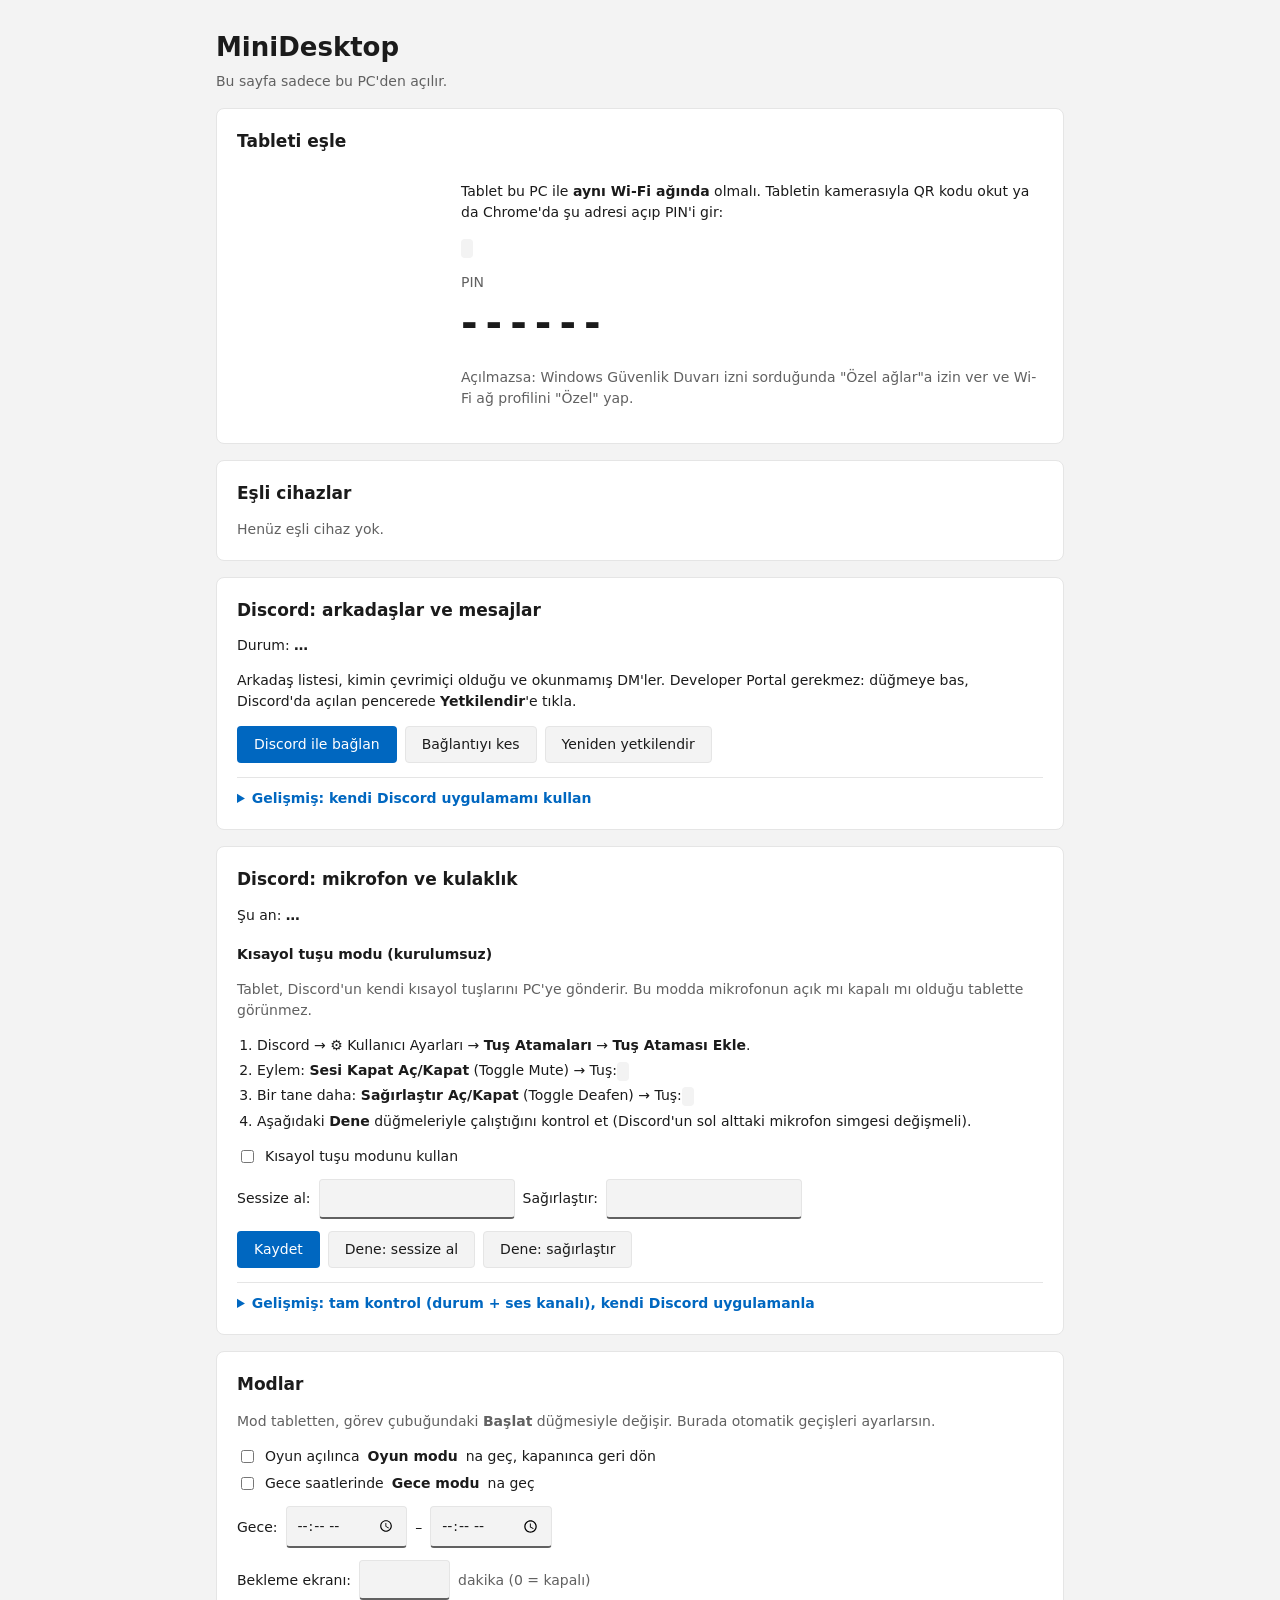
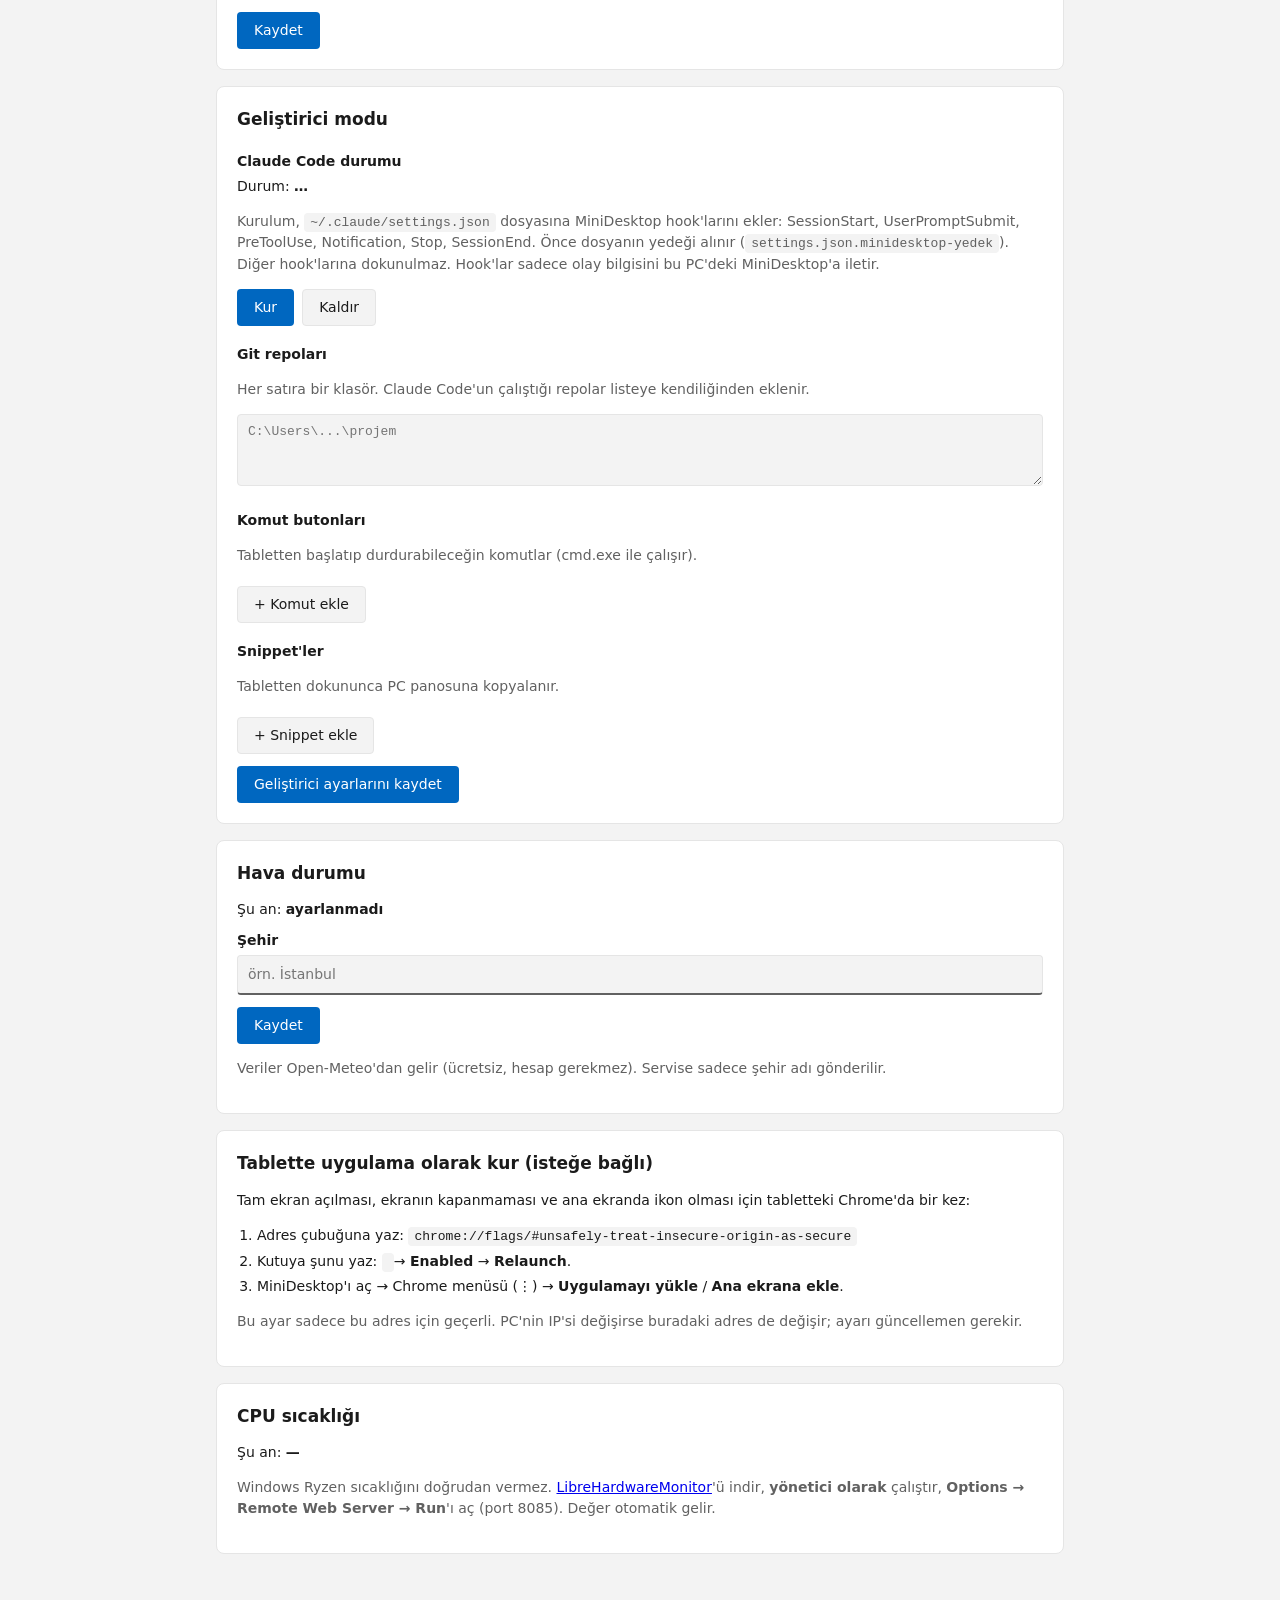
==== server/admin.html @ 09e3d7c2 "MiniDesktop 1.0.0: Android tablet için Windows yardımcı uygulaması - Tablet arayüzü: müzik (YT Music" ====
<!doctype html>
<html lang="tr">
<head>
<meta charset="utf-8">
<meta name="viewport" content="width=device-width, initial-scale=1">
<title>MiniDesktop Yönetim</title>
<style>
  :root { --bg:#f3f3f3; --card:#fff; --text:#1b1b1b; --muted:#616161; --line:#e5e5e5; --accent:#0067c0; --ok:#0f7b0f; --bad:#c42b1c; }
  @media (prefers-color-scheme: dark) { :root { --bg:#202020; --card:#2b2b2b; --text:#fff; --muted:#a0a0a0; --line:#3a3a3a; --accent:#4cc2ff; --ok:#6ccb5f; --bad:#ff99a4; } }
  * { box-sizing:border-box }
  body { margin:0; background:var(--bg); color:var(--text); font:14px/1.5 "Segoe UI Variable","Segoe UI",system-ui,sans-serif; }
  main { max-width:880px; margin:0 auto; padding:28px 16px 60px; display:grid; gap:16px; }
  h1 { font-size:26px; font-weight:600; margin:0 0 4px } h2 { font-size:17px; font-weight:600; margin:0 0 12px }
  .card { background:var(--card); border:1px solid var(--line); border-radius:8px; padding:20px; }
  .pair { display:grid; grid-template-columns:200px 1fr; gap:24px; align-items:center }
  .qr { background:#fff; border-radius:8px; padding:8px; } .qr svg { width:100%; height:auto; display:block }
  .pin { font-size:40px; letter-spacing:8px; font-weight:600; font-variant-numeric:tabular-nums }
  code { background:var(--bg); padding:2px 6px; border-radius:4px; font-size:13px; word-break:break-all }
  .muted { color:var(--muted) } ol { padding-left:20px; margin:8px 0 14px } li { margin:4px 0 }
  label { display:block; font-weight:600; margin:10px 0 4px }
  input { width:100%; padding:8px 10px; border:1px solid var(--line); border-bottom:2px solid var(--muted); border-radius:4px; background:var(--bg); color:var(--text); font:inherit }
  button { font:inherit; padding:7px 16px; border-radius:4px; border:1px solid var(--line); background:var(--bg); color:var(--text); cursor:pointer }
  button.primary { background:var(--accent); color:#fff; border-color:transparent } @media (prefers-color-scheme: dark){ button.primary{ color:#000 } }
  .row { display:flex; gap:8px; align-items:center; flex-wrap:wrap; margin-top:12px }
  .dev { display:flex; justify-content:space-between; align-items:center; padding:10px 0; border-top:1px solid var(--line) }
  .warn { border-color: var(--bad); border-width: 2px; }
  select { font:inherit; padding:4px 8px; border-radius:4px; border:1px solid var(--line); background:var(--bg); color:var(--text); }
  h3 { font-size:14px; font-weight:600; margin:18px 0 4px }
  label.chk { display:flex; gap:8px; align-items:center; font-weight:400; margin:6px 0 }
  label.chk input { width:auto }
  input.small { width:auto; min-width:90px }
  textarea { width:100%; padding:8px 10px; border:1px solid var(--line); border-radius:4px; background:var(--bg); color:var(--text); font:13px/1.4 Consolas, "Cascadia Mono", monospace; resize:vertical }
  .rows { display:grid; gap:6px; margin:6px 0 }
  .rows .r { display:grid; grid-template-columns: 140px 1fr 1fr 32px; gap:6px; align-items:start }
  .rows .r.snip { grid-template-columns: 140px 1fr 32px }
  .rows input, .rows textarea { font:13px Consolas, "Cascadia Mono", monospace }
  @media (max-width:600px){ .rows .r, .rows .r.snip { grid-template-columns: 1fr } }
  details.adv { margin-top:14px; border-top:1px solid var(--line); padding-top:10px }
  details.adv summary { cursor:pointer; font-weight:600; color:var(--accent) }
  ol.wiz li { margin:8px 0 } ol.wiz li.dim { opacity:.45; pointer-events:none }
  ol.wiz input { margin-top:4px; max-width:420px }
  button.mini { padding:2px 8px; font-size:12px }
  .status { font-weight:600 } .ok { color:var(--ok) } .bad { color:var(--bad) }
  @media (max-width:600px){ .pair{ grid-template-columns:1fr } .qr{ max-width:220px } }
</style>
</head>
<body>
<main>
  <div><h1>MiniDesktop</h1><div class="muted">Bu sayfa sadece bu PC'den açılır.</div></div>

  <section class="card warn" id="ipwarn" hidden>
    <h2>PC'nin ağ adresi değişti</h2>
    <p>Modem bu PC'ye yeni bir adres verdi (<code id="oldip"></code> → <code id="newip"></code>). Tablet eski adrese bağlanmaya çalışıyor: aşağıdaki QR kodu tabletle <b>yeniden okut</b>. Tablette uygulama olarak kurduysan Chrome ayarındaki adresi de güncelle (en alttaki bölüm).</p>
    <p class="muted">Bunun tekrar olmaması için modem arayüzünden bu PC'ye sabit IP ver ("DHCP rezervasyonu").</p>
  </section>

  <section class="card">
    <h2>Tableti eşle</h2>
    <div class="pair">
      <div class="qr" id="qr"></div>
      <div>
        <p>Tablet bu PC ile <b>aynı Wi-Fi ağında</b> olmalı. Tabletin kamerasıyla QR kodu okut ya da Chrome'da şu adresi açıp PIN'i gir:</p>
        <p><code id="url"></code></p>
        <p id="addrrow" hidden><label for="addr" style="display:inline;margin:0">Ağ adaptörü: </label><select id="addr"></select></p>
        <div class="muted">PIN</div>
        <div class="pin" id="pin">------</div>
        <p class="muted">Açılmazsa: Windows Güvenlik Duvarı izni sorduğunda "Özel ağlar"a izin ver ve Wi-Fi ağ profilini "Özel" yap.</p>
      </div>
    </div>
  </section>

  <section class="card">
    <h2>Eşli cihazlar</h2>
    <div id="devices" class="muted">Henüz eşli cihaz yok.</div>
  </section>

  <section class="card">
    <h2>Discord: arkadaşlar ve mesajlar</h2>
    <div>Durum: <span class="status" id="sstatus">…</span></div>
    <div id="serror" class="bad"></div>
    <p>Arkadaş listesi, kimin çevrimiçi olduğu ve okunmamış DM'ler. Developer Portal gerekmez: düğmeye bas, Discord'da açılan pencerede <b>Yetkilendir</b>'e tıkla.</p>
    <div class="row"><button class="primary" id="s-connect">Discord ile bağlan</button><button id="s-disconnect">Bağlantıyı kes</button><button id="sreauth">Yeniden yetkilendir</button></div>
    <details class="adv"><summary>Gelişmiş: kendi Discord uygulamamı kullan</summary>
      <p class="muted">Varsayılan olarak MiniDesktop'un paylaşılan uygulaması kullanılır. Kendi uygulamanı kullanmak için: Developer Portal'da uygulama aç → OAuth2'de Redirects'e <code>http://127.0.0.1/callback</code> ekle ve <b>Public Client</b>'ı aç → <b>Social SDK → Getting Started</b> formunu gönder → Application ID'yi buraya gir. Boş bırakıp kaydedersen paylaşılan uygulamaya döner.</p>
      <form id="sform">
        <label for="sappid">Application ID</label><input id="sappid" inputmode="numeric" autocomplete="off" placeholder="Boş = paylaşılan uygulama">
        <div class="row"><button type="submit">Kaydet ve bağlan</button></div>
      </form>
    </details>
  </section>

  <section class="card">
    <h2>Discord: mikrofon ve kulaklık</h2>
    <div>Şu an: <span class="status" id="dmode">…</span></div>
    <h3>Kısayol tuşu modu (kurulumsuz)</h3>
    <p class="muted">Tablet, Discord'un kendi kısayol tuşlarını PC'ye gönderir. Bu modda mikrofonun açık mı kapalı mı olduğu tablette görünmez.</p>
    <ol>
      <li>Discord → ⚙ Kullanıcı Ayarları → <b>Tuş Atamaları</b> → <b>Tuş Ataması Ekle</b>.</li>
      <li>Eylem: <b>Sesi Kapat Aç/Kapat</b> (Toggle Mute) → Tuş: <code id="k-mute-l"></code></li>
      <li>Bir tane daha: <b>Sağırlaştır Aç/Kapat</b> (Toggle Deafen) → Tuş: <code id="k-deaf-l"></code></li>
      <li>Aşağıdaki <b>Dene</b> düğmeleriyle çalıştığını kontrol et (Discord'un sol alttaki mikrofon simgesi değişmeli).</li>
    </ol>
    <label class="chk"><input type="checkbox" id="k-enabled"> Kısayol tuşu modunu kullan</label>
    <div class="row"><span>Sessize al:</span><input id="k-mute" class="small"><span>Sağırlaştır:</span><input id="k-deaf" class="small"></div>
    <div class="row"><button class="primary" id="k-save">Kaydet</button><button id="k-test-mute">Dene: sessize al</button><button id="k-test-deaf">Dene: sağırlaştır</button><span id="k-msg"></span></div>

    <details class="adv" id="rpc-adv"><summary>Gelişmiş: tam kontrol (durum + ses kanalı), kendi Discord uygulamanla</summary>
      <p class="muted">Discord bu bağlantıya sadece uygulamanın sahibi için izin veriyor; bu yüzden herkesin kendi uygulamasını açması gerekir. Yaklaşık 3 dakika sürer:</p>
      <div>Durum: <span class="status" id="dstatus">…</span></div>
      <div id="derror" class="bad"></div>
      <ol class="wiz">
        <li><a href="https://discord.com/developers/applications" target="_blank">Developer Portal</a>'da <b>New Application</b> → bir ad ver (örn. "MiniDesktop") → oluştur.</li>
        <li>Açılan sayfadaki <b>Application ID</b>'yi kopyalayıp buraya yapıştır:<br><input id="cid" autocomplete="off" inputmode="numeric" placeholder="Application ID"></li>
        <li id="wiz-3" class="dim"><a id="wiz-oauth" target="_blank">Uygulamanın OAuth2 sayfasını aç</a> → <b>Redirects</b>'e <code>http://localhost</code> ekle <button type="button" class="mini" data-copy="http://localhost">Kopyala</button> → <b>Save Changes</b>.</li>
        <li id="wiz-4" class="dim">Aynı sayfada <b>Reset Secret</b> → çıkan anahtarı kopyala ve yapıştır:<br><input id="csec" type="password" autocomplete="off" placeholder="Client Secret"></li>
        <li id="wiz-5" class="dim"><button class="primary" id="dconnect">Kaydet ve bağlan</button> → Discord'da çıkan pencerede <b>Yetkilendir</b>.</li>
      </ol>
      <div class="row"><button type="button" id="dreset">Yetkiyi sıfırla</button></div>
    </details>
  </section>

  <section class="card">
    <h2>Modlar</h2>
    <p class="muted">Mod tabletten, görev çubuğundaki <b>Başlat</b> düğmesiyle değişir. Burada otomatik geçişleri ayarlarsın.</p>
    <label class="chk"><input type="checkbox" id="m-game"> Oyun açılınca <b>Oyun modu</b>na geç, kapanınca geri dön</label>
    <label class="chk"><input type="checkbox" id="m-night"> Gece saatlerinde <b>Gece modu</b>na geç</label>
    <div class="row"><span>Gece:</span><input type="time" id="m-from" class="small"><span>–</span><input type="time" id="m-to" class="small"></div>
    <div class="row"><span>Bekleme ekranı:</span><input type="number" id="m-idle" class="small" min="0" max="120"><span class="muted">dakika (0 = kapalı)</span></div>
    <div class="row"><button class="primary" id="m-save">Kaydet</button><span id="m-msg" class="muted"></span></div>
  </section>

  <section class="card">
    <h2>Geliştirici modu</h2>
    <h3>Claude Code durumu</h3>
    <div>Durum: <span class="status" id="cl-status">…</span></div>
    <p class="muted">Kurulum, <code>~/.claude/settings.json</code> dosyasına MiniDesktop hook'larını ekler: SessionStart, UserPromptSubmit, PreToolUse, Notification, Stop, SessionEnd. Önce dosyanın yedeği alınır (<code>settings.json.minidesktop-yedek</code>). Diğer hook'larına dokunulmaz. Hook'lar sadece olay bilgisini bu PC'deki MiniDesktop'a iletir.</p>
    <div class="row"><button class="primary" id="cl-install">Kur</button><button id="cl-uninstall">Kaldır</button></div>

    <h3>Git repoları</h3>
    <p class="muted">Her satıra bir klasör. Claude Code'un çalıştığı repolar listeye kendiliğinden eklenir. <span id="gh-note"></span></p>
    <textarea id="dv-repos" rows="3" placeholder="C:\Users\...\projem"></textarea>

    <h3>Komut butonları</h3>
    <p class="muted">Tabletten başlatıp durdurabileceğin komutlar (cmd.exe ile çalışır).</p>
    <div id="dv-cmds" class="rows"></div>
    <button id="dv-addcmd">+ Komut ekle</button>

    <h3>Snippet'ler</h3>
    <p class="muted">Tabletten dokununca PC panosuna kopyalanır.</p>
    <div id="dv-snips" class="rows"></div>
    <button id="dv-addsnip">+ Snippet ekle</button>

    <div class="row"><button class="primary" id="dv-save">Geliştirici ayarlarını kaydet</button><span id="dv-msg"></span></div>
  </section>

  <section class="card">
    <h2>Hava durumu</h2>
    <div>Şu an: <b id="wnow">ayarlanmadı</b></div>
    <div id="werror" class="bad"></div>
    <form id="wform">
      <label for="wcity">Şehir</label><input id="wcity" placeholder="örn. İstanbul" autocomplete="off" required>
      <div class="row"><button class="primary" type="submit">Kaydet</button></div>
    </form>
    <p class="muted">Veriler Open-Meteo'dan gelir (ücretsiz, hesap gerekmez). Servise sadece şehir adı gönderilir.</p>
  </section>

  <section class="card">
    <h2>Tablette uygulama olarak kur (isteğe bağlı)</h2>
    <p>Tam ekran açılması, ekranın kapanmaması ve ana ekranda ikon olması için tabletteki Chrome'da bir kez:</p>
    <ol>
      <li>Adres çubuğuna yaz: <code>chrome://flags/#unsafely-treat-insecure-origin-as-secure</code></li>
      <li>Kutuya şunu yaz: <code id="origin"></code> → <b>Enabled</b> → <b>Relaunch</b>.</li>
      <li>MiniDesktop'ı aç → Chrome menüsü (⋮) → <b>Uygulamayı yükle</b> / <b>Ana ekrana ekle</b>.</li>
    </ol>
    <p class="muted">Bu ayar sadece bu adres için geçerli. PC'nin IP'si değişirse buradaki adres de değişir; ayarı güncellemen gerekir.</p>
  </section>

  <section class="card">
    <h2>CPU sıcaklığı</h2>
    <div>Şu an: <b id="ctemp">—</b></div>
    <p class="muted">Windows Ryzen sıcaklığını doğrudan vermez. <a href="https://github.com/LibreHardwareMonitor/LibreHardwareMonitor/releases" target="_blank">LibreHardwareMonitor</a>'ü indir, <b>yönetici olarak</b> çalıştır, <b>Options → Remote Web Server → Run</b>'ı aç (port 8085). Değer otomatik gelir.</p>
  </section>
</main>
<script>
const $ = (s) => document.querySelector(s);
const STATUS = { not_configured:["Ayarlanmadı",""], disconnected:["Discord açık değil","bad"], connecting:["Bağlanıyor…",""], authorizing:["Discord'daki izin penceresini onayla","bad"], ready:["Bağlı","ok"], error:["Hata","bad"] };
async function api(path, body) {
  const r = await fetch(path, body ? { method:"POST", headers:{ "Content-Type":"application/json" }, body:JSON.stringify(body) } : {});
  const j = await r.json().catch(() => ({}));
  if (!r.ok) throw new Error(j.detail || r.statusText);
  return j;
}
let shownUrl = "";
let chosenIp = "";
const params = new URLSearchParams(location.search);
async function load() {
  const d = await api("/api/admin/info" + (chosenIp ? "?ip=" + encodeURIComponent(chosenIp) : ""));
  if (d.url !== shownUrl) { $("#qr").innerHTML = d.qr; shownUrl = d.url; }
  $("#url").textContent = d.base + "/";
  $("#origin").textContent = d.base;
  // Birden fazla ağ adaptörü varsa seçtir
  const sel = $("#addr");
  $("#addrrow").hidden = d.addresses.length < 2;
  const opts = d.addresses.map((a) => `${a.ip}|${a.iface}`).join(",");
  if (sel.dataset.opts !== opts) {
    sel.dataset.opts = opts;
    sel.replaceChildren(...d.addresses.map((a) => {
      const o = document.createElement("option");
      o.value = a.ip;
      o.textContent = `${a.ip} — ${a.iface}${a.virtual ? " (sanal)" : ""}`;
      return o;
    }));
  }
  sel.value = d.ip;
  const old = params.get("ipchanged");
  if (old && old !== d.ip) { $("#ipwarn").hidden = false; $("#oldip").textContent = old; $("#newip").textContent = d.ip; }
  $("#pin").textContent = d.pin;
  const devs = $("#devices");
  devs.replaceChildren();
  if (!d.devices.length) devs.textContent = "Henüz eşli cihaz yok.";
  for (const dev of d.devices) {
    const row = document.createElement("div"); row.className = "dev";
    const info = document.createElement("div");
    info.innerHTML = `<b></b><div class="muted"></div>`;
    info.querySelector("b").textContent = dev.name;
    info.querySelector(".muted").textContent = dev.last_seen ? "Son görülme: " + new Date(dev.last_seen * 1000).toLocaleTimeString("tr-TR") : "Eşlenme: " + new Date(dev.created * 1000).toLocaleDateString("tr-TR");
    const b = document.createElement("button"); b.textContent = "Kaldır";
    b.onclick = async () => { await api("/api/admin/revoke", { id: dev.id }); load(); };
    row.append(info, b); devs.append(row);
  }
  const [label, cls] = STATUS[d.discord.status] || [d.discord.status, ""];
  const st = $("#dstatus");
  st.textContent = label + (d.discord.user ? ` — ${d.discord.user.name}` : "");
  st.className = "status " + cls;
  $("#derror").textContent = d.discord.error || "";
  if (d.discord.client_id && !$("#cid").value) { $("#cid").value = d.discord.client_id; wizUpdate(); }
  if (d.discord.configured && !rpcOpened) { rpcOpened = true; $("#rpc-adv").open = true; }
  const k = d.discord.keys;
  $("#k-mute-l").textContent = k.mute; $("#k-deaf-l").textContent = k.deaf;
  if (!keysLoaded) { keysLoaded = true; $("#k-enabled").checked = k.enabled; $("#k-mute").value = k.mute_raw; $("#k-deaf").value = k.deaf_raw; }
  const dm = $("#dmode");
  if (d.discord.control === "rpc") { dm.textContent = "Tam kontrol" + (d.discord.user ? " — " + d.discord.user.name : ""); dm.className = "status ok"; }
  else if (d.discord.control === "keys") { dm.textContent = "Kısayol tuşu modu (" + k.mute + " / " + k.deaf + ")"; dm.className = "status ok"; }
  else { dm.textContent = "Kapalı"; dm.className = "status"; }
  // Modlar (sadece ilk yüklemede doldur; kullanıcı düzenlerken üzerine yazma)
  if (!modesLoaded) {
    modesLoaded = true;
    $("#m-game").checked = d.modes.auto_game;
    $("#m-night").checked = d.modes.auto_night;
    $("#m-from").value = d.modes.night_from;
    $("#m-to").value = d.modes.night_to;
    $("#m-idle").value = d.modes.idle_min;
  }
  // Claude Code
  $("#cl-status").textContent = d.claude.installed ? `Kurulu — ${d.claude.sessions} aktif oturum` : "Kurulu değil";
  $("#cl-status").className = "status " + (d.claude.installed ? "ok" : "");
  $("#cl-install").textContent = d.claude.installed ? "Yeniden kur" : "Kur";
  $("#gh-note").textContent = d.gh ? "GitHub CLI (gh) bulundu: PR'lar ve CI durumu da gösterilir." : "GitHub CLI (gh) bulunamadı: sadece yerel git bilgisi gösterilir.";
  if (!devLoaded) { devLoaded = true; fillDev(d.devcfg); }
  const w = d.weather;
  $("#wnow").textContent = w.label ? `${w.label}${w.temp != null ? ` — ${Math.round(w.temp)}°C, ${w.desc}` : ""}` : "ayarlanmadı";
  $("#werror").textContent = w.error || "";
  const s = d.social;
  const SST = { not_configured:["Bağlı değil",""], no_bridge:["Bu kurulumda köprü yok","bad"], starting:["Başlıyor…",""], authorizing:["Discord'daki izin penceresini onayla","bad"], connecting:["Bağlanıyor…",""], ready:["Bağlı","ok"], disconnected:["Bağlantı koptu","bad"], stopped:["Durdu",""], error:["Hata","bad"] };
  const [sl, sc] = SST[s.status] || [s.status, ""];
  $("#sstatus").textContent = sl + (s.status === "ready" && s.me ? ` — ${s.me.name}, ${s.friends} arkadaş` : "");
  $("#sstatus").className = "status " + sc;
  $("#serror").textContent = s.error || "";
  $("#s-connect").hidden = s.enabled;
  $("#s-disconnect").hidden = $("#sreauth").hidden = !s.enabled;
  if (s.custom_app && !sappLoaded) { sappLoaded = true; $("#sappid").value = s.app_id; }
  $("#ctemp").textContent = d.cpu_temp != null ? d.cpu_temp.toFixed(0) + " °C" : "okunamıyor";
}
let modesLoaded = false, devLoaded = false, keysLoaded = false, rpcOpened = false, sappLoaded = false;
function wizUpdate() {
  const id = $("#cid").value.trim();
  const ok = /^\d{15,22}$/.test(id);
  for (const n of ["#wiz-3", "#wiz-4", "#wiz-5"]) $(n).classList.toggle("dim", !ok);
  $("#wiz-oauth").href = ok ? "https://discord.com/developers/applications/" + id + "/oauth2" : "#";
}
$("#cid").oninput = wizUpdate;
for (const b of document.querySelectorAll("button[data-copy]")) {
  b.onclick = async () => { try { await navigator.clipboard.writeText(b.dataset.copy); b.textContent = "Kopyalandı ✓"; setTimeout(() => (b.textContent = "Kopyala"), 1500); } catch {} };
}
$("#s-connect").onclick = async () => { try { await api("/api/admin/social/connect", {}); load(); } catch (err) { $("#serror").textContent = err.message; } };
$("#s-disconnect").onclick = async () => { await api("/api/admin/social/disconnect", {}); load(); };
const keyMsg = (t, ok = true) => { $("#k-msg").className = ok ? "ok" : "bad"; $("#k-msg").textContent = t; setTimeout(() => ($("#k-msg").textContent = ""), 3000); };
$("#k-save").onclick = async () => {
  try { await api("/api/admin/discord/keys", { enabled: $("#k-enabled").checked, mute: $("#k-mute").value, deaf: $("#k-deaf").value }); keysLoaded = false; keyMsg("Kaydedildi ✓"); load(); }
  catch (err) { keyMsg(err.message, false); }
};
$("#k-test-mute").onclick = async () => { await api("/api/admin/discord/keys", { test: "mute" }); keyMsg("Gönderildi: Discord'da mikrofon simgesine bak"); };
$("#k-test-deaf").onclick = async () => { await api("/api/admin/discord/keys", { test: "deaf" }); keyMsg("Gönderildi: Discord'da kulaklık simgesine bak"); };
$("#m-save").onclick = async () => {
  try {
    await api("/api/admin/modes", { auto_game: $("#m-game").checked, auto_night: $("#m-night").checked, night_from: $("#m-from").value, night_to: $("#m-to").value, idle_min: Number($("#m-idle").value || 0) });
    $("#m-msg").textContent = "Kaydedildi ✓";
  } catch (err) { $("#m-msg").textContent = err.message; }
};
$("#cl-install").onclick = async () => { await api("/api/admin/claude", { action: "install" }); load(); };
$("#cl-uninstall").onclick = async () => { await api("/api/admin/claude", { action: "uninstall" }); load(); };

function rowInput(val, ph, area) {
  const i = document.createElement(area ? "textarea" : "input");
  if (area) i.rows = 2;
  i.value = val || "";
  i.placeholder = ph;
  return i;
}
function addCmdRow(c = {}) {
  const r = document.createElement("div"); r.className = "r"; r.dataset.id = c.id || "";
  const del = document.createElement("button"); del.type = "button"; del.textContent = "✕"; del.onclick = () => r.remove();
  r.append(rowInput(c.name, "Ad (örn. Dev server)"), rowInput(c.cmd, "Komut (örn. npm run dev)"), rowInput(c.cwd, "Klasör (isteğe bağlı)"), del);
  $("#dv-cmds").append(r);
}
function addSnipRow(s = {}) {
  const r = document.createElement("div"); r.className = "r snip"; r.dataset.id = s.id || "";
  const del = document.createElement("button"); del.type = "button"; del.textContent = "✕"; del.onclick = () => r.remove();
  r.append(rowInput(s.name, "Ad"), rowInput(s.text, "Metin", true), del);
  $("#dv-snips").append(r);
}
function fillDev(cfg) {
  $("#dv-repos").value = (cfg.repos || []).join("\n");
  $("#dv-cmds").replaceChildren(); $("#dv-snips").replaceChildren();
  (cfg.commands || []).forEach(addCmdRow);
  (cfg.snippets || []).forEach(addSnipRow);
}
$("#dv-addcmd").onclick = () => addCmdRow();
$("#dv-addsnip").onclick = () => addSnipRow();
$("#dv-save").onclick = async () => {
  const vals = (r) => [...r.querySelectorAll("input, textarea")].map((i) => i.value);
  const body = {
    repos: $("#dv-repos").value.split("\n").map((x) => x.trim()).filter(Boolean),
    commands: [...$("#dv-cmds").children].map((r) => { const [name, cmd, cwd] = vals(r); return { id: r.dataset.id, name, cmd, cwd }; }),
    snippets: [...$("#dv-snips").children].map((r) => { const [name, text] = vals(r); return { id: r.dataset.id, name, text }; }),
  };
  try {
    const res = await api("/api/admin/devconfig", body);
    fillDev(res.devcfg);
    $("#dv-msg").className = "ok"; $("#dv-msg").textContent = "Kaydedildi ✓";
  } catch (err) { $("#dv-msg").className = "bad"; $("#dv-msg").textContent = err.message; }
};
$("#wform").onsubmit =async (e) => {
  e.preventDefault();
  $("#werror").textContent = "";
  try { const r = await api("/api/admin/weather", { city: $("#wcity").value }); $("#wcity").value = ""; $("#wnow").textContent = r.label + " — yükleniyor…"; }
  catch (err) { $("#werror").textContent = err.message; }
};
$("#addr").onchange =(e) => { chosenIp = e.target.value; load(); };
$("#dconnect").onclick = async () => {
  try { await api("/api/admin/discord", { client_id: $("#cid").value.trim(), client_secret: $("#csec").value.trim() }); $("#csec").value = ""; load(); }
  catch (err) { $("#derror").textContent = err.message; }
};
$("#sform").onsubmit = async (e) => {
  e.preventDefault();
  try { await api("/api/admin/social/connect", { app_id: $("#sappid").value.trim() }); load(); }
  catch (err) { $("#serror").textContent = err.message; }
};
$("#sreauth").onclick = async () => { await api("/api/admin/social/reauth", {}); load(); };
$("#dreset").onclick =async () => { await api("/api/admin/discord/reset", {}); load(); };
load(); setInterval(load, 2500);
</script>
</body>
</html>
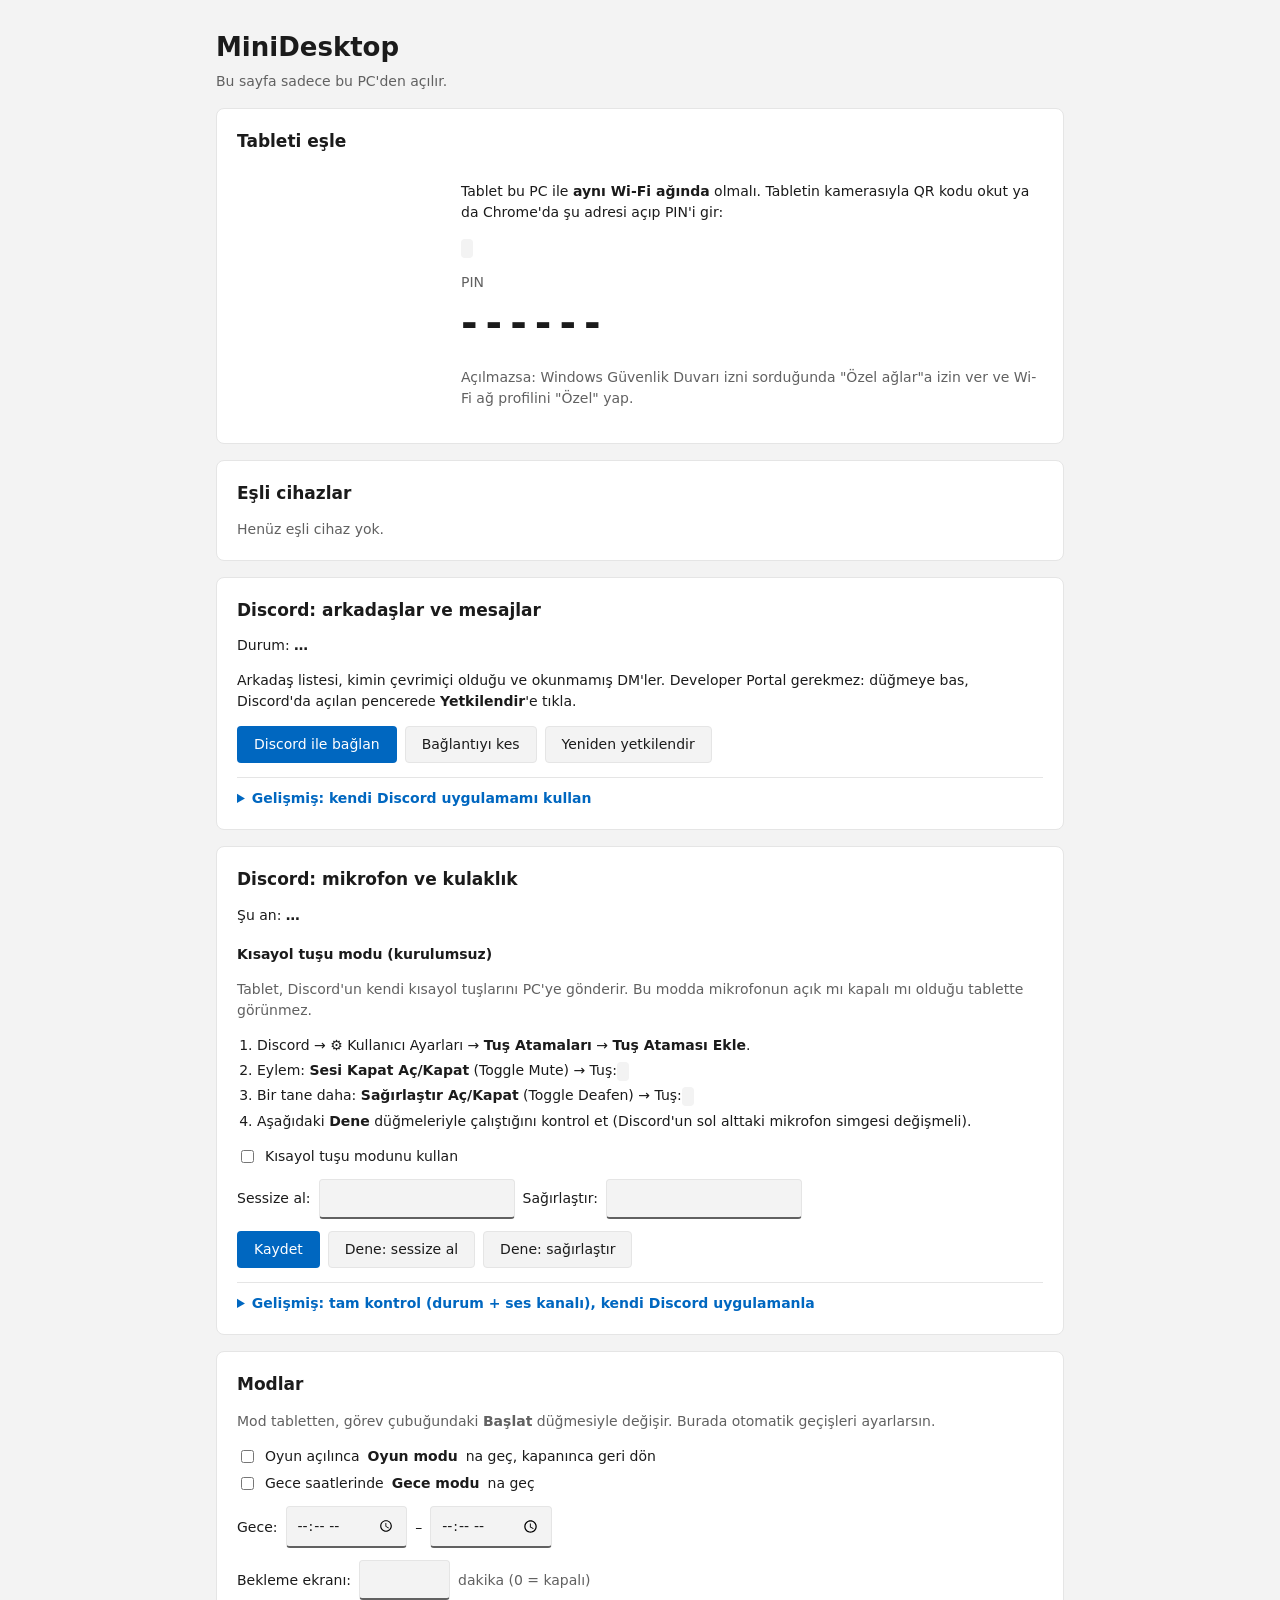
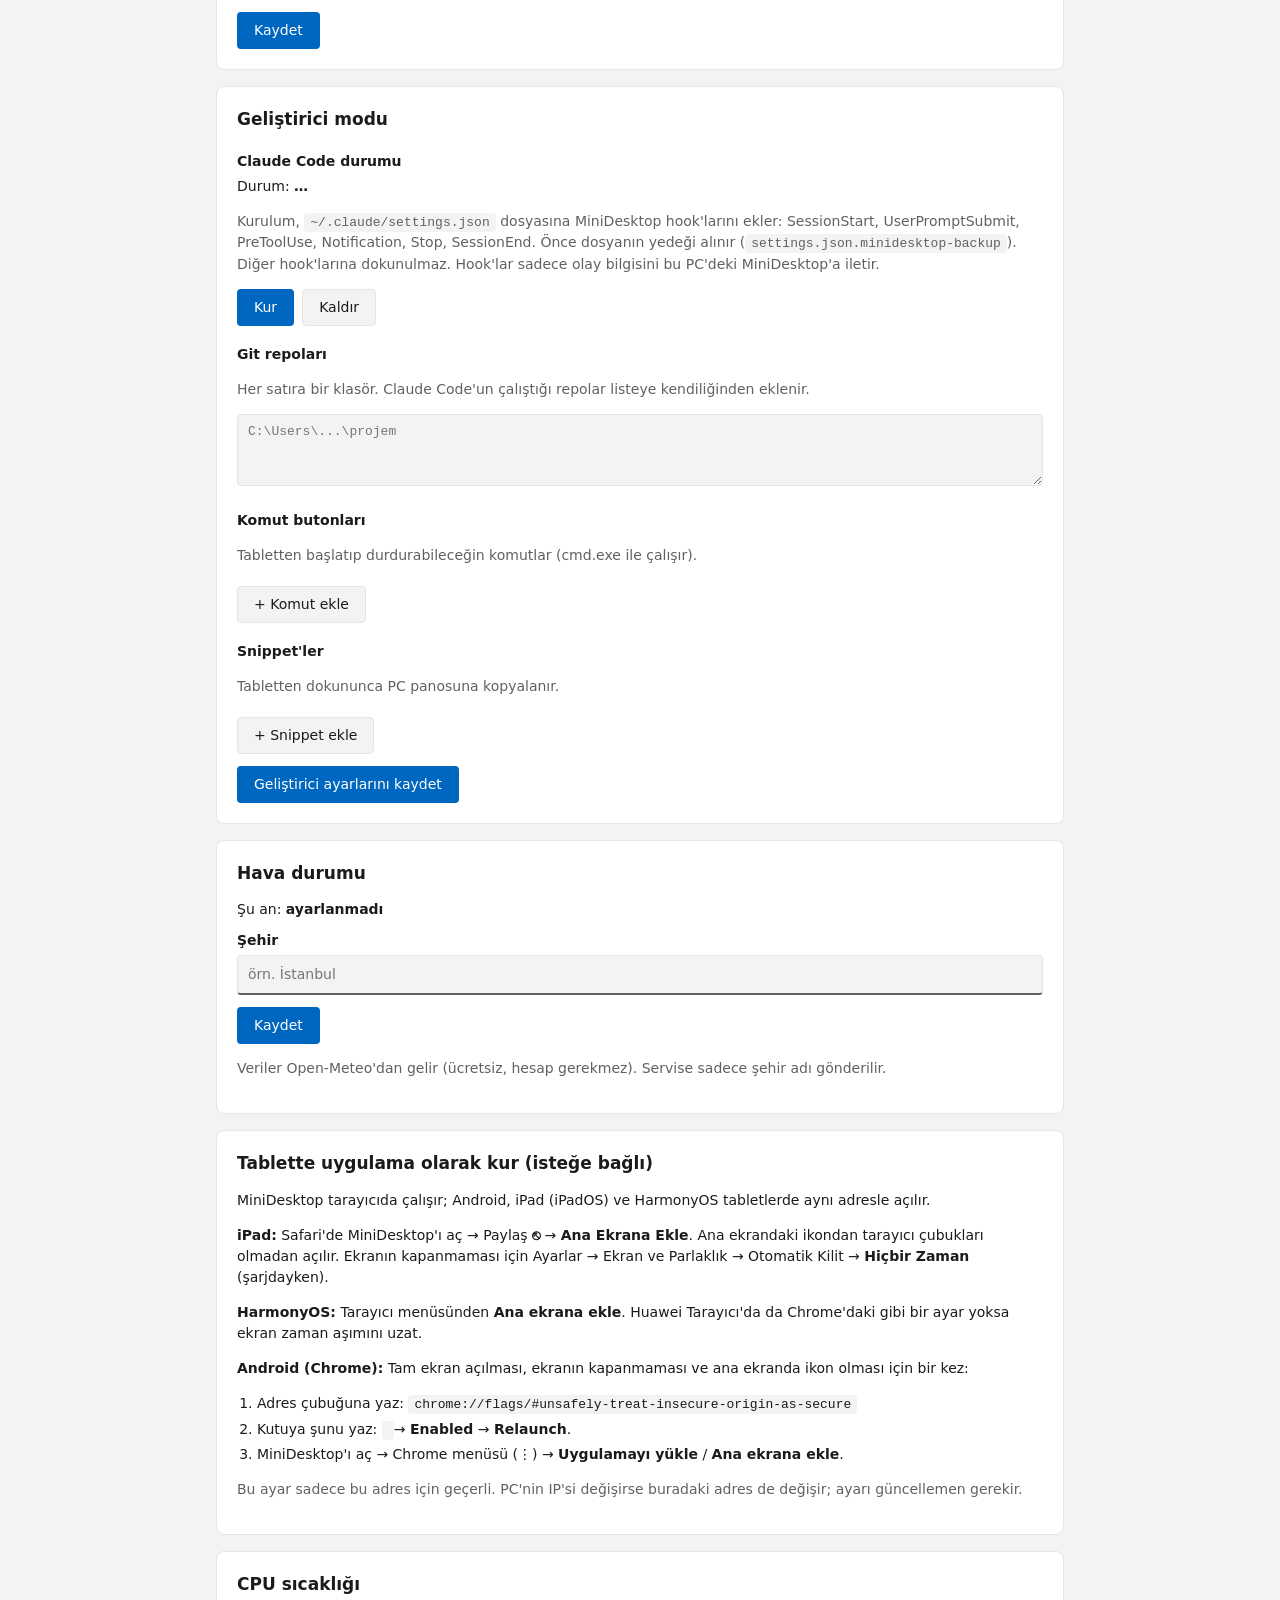
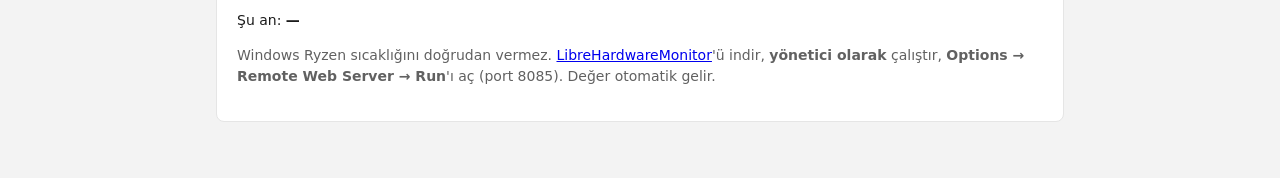
==== commit b202cd4a: "Docs: English README with screenshots, SEO and community files - New English README (HTML layout, sc" ====
--- a/server/admin.html
+++ b/server/admin.html
@@ -133,7 +133,7 @@
     <h2>Geliştirici modu</h2>
     <h3>Claude Code durumu</h3>
     <div>Durum: <span class="status" id="cl-status">…</span></div>
-    <p class="muted">Kurulum, <code>~/.claude/settings.json</code> dosyasına MiniDesktop hook'larını ekler: SessionStart, UserPromptSubmit, PreToolUse, Notification, Stop, SessionEnd. Önce dosyanın yedeği alınır (<code>settings.json.minidesktop-yedek</code>). Diğer hook'larına dokunulmaz. Hook'lar sadece olay bilgisini bu PC'deki MiniDesktop'a iletir.</p>
+    <p class="muted">Kurulum, <code>~/.claude/settings.json</code> dosyasına MiniDesktop hook'larını ekler: SessionStart, UserPromptSubmit, PreToolUse, Notification, Stop, SessionEnd. Önce dosyanın yedeği alınır (<code>settings.json.minidesktop-backup</code>). Diğer hook'larına dokunulmaz. Hook'lar sadece olay bilgisini bu PC'deki MiniDesktop'a iletir.</p>
     <div class="row"><button class="primary" id="cl-install">Kur</button><button id="cl-uninstall">Kaldır</button></div>
 
     <h3>Git repoları</h3>
@@ -166,7 +166,10 @@
 
   <section class="card">
     <h2>Tablette uygulama olarak kur (isteğe bağlı)</h2>
-    <p>Tam ekran açılması, ekranın kapanmaması ve ana ekranda ikon olması için tabletteki Chrome'da bir kez:</p>
+    <p>MiniDesktop tarayıcıda çalışır; Android, iPad (iPadOS) ve HarmonyOS tabletlerde aynı adresle açılır.</p>
+    <p><b>iPad:</b> Safari'de MiniDesktop'ı aç → Paylaş <b>⎋</b> → <b>Ana Ekrana Ekle</b>. Ana ekrandaki ikondan tarayıcı çubukları olmadan açılır. Ekranın kapanmaması için Ayarlar → Ekran ve Parlaklık → Otomatik Kilit → <b>Hiçbir Zaman</b> (şarjdayken).</p>
+    <p><b>HarmonyOS:</b> Tarayıcı menüsünden <b>Ana ekrana ekle</b>. Huawei Tarayıcı'da da Chrome'daki gibi bir ayar yoksa ekran zaman aşımını uzat.</p>
+    <p><b>Android (Chrome):</b> Tam ekran açılması, ekranın kapanmaması ve ana ekranda ikon olması için bir kez:</p>
     <ol>
       <li>Adres çubuğuna yaz: <code>chrome://flags/#unsafely-treat-insecure-origin-as-secure</code></li>
       <li>Kutuya şunu yaz: <code id="origin"></code> → <b>Enabled</b> → <b>Relaunch</b>.</li>
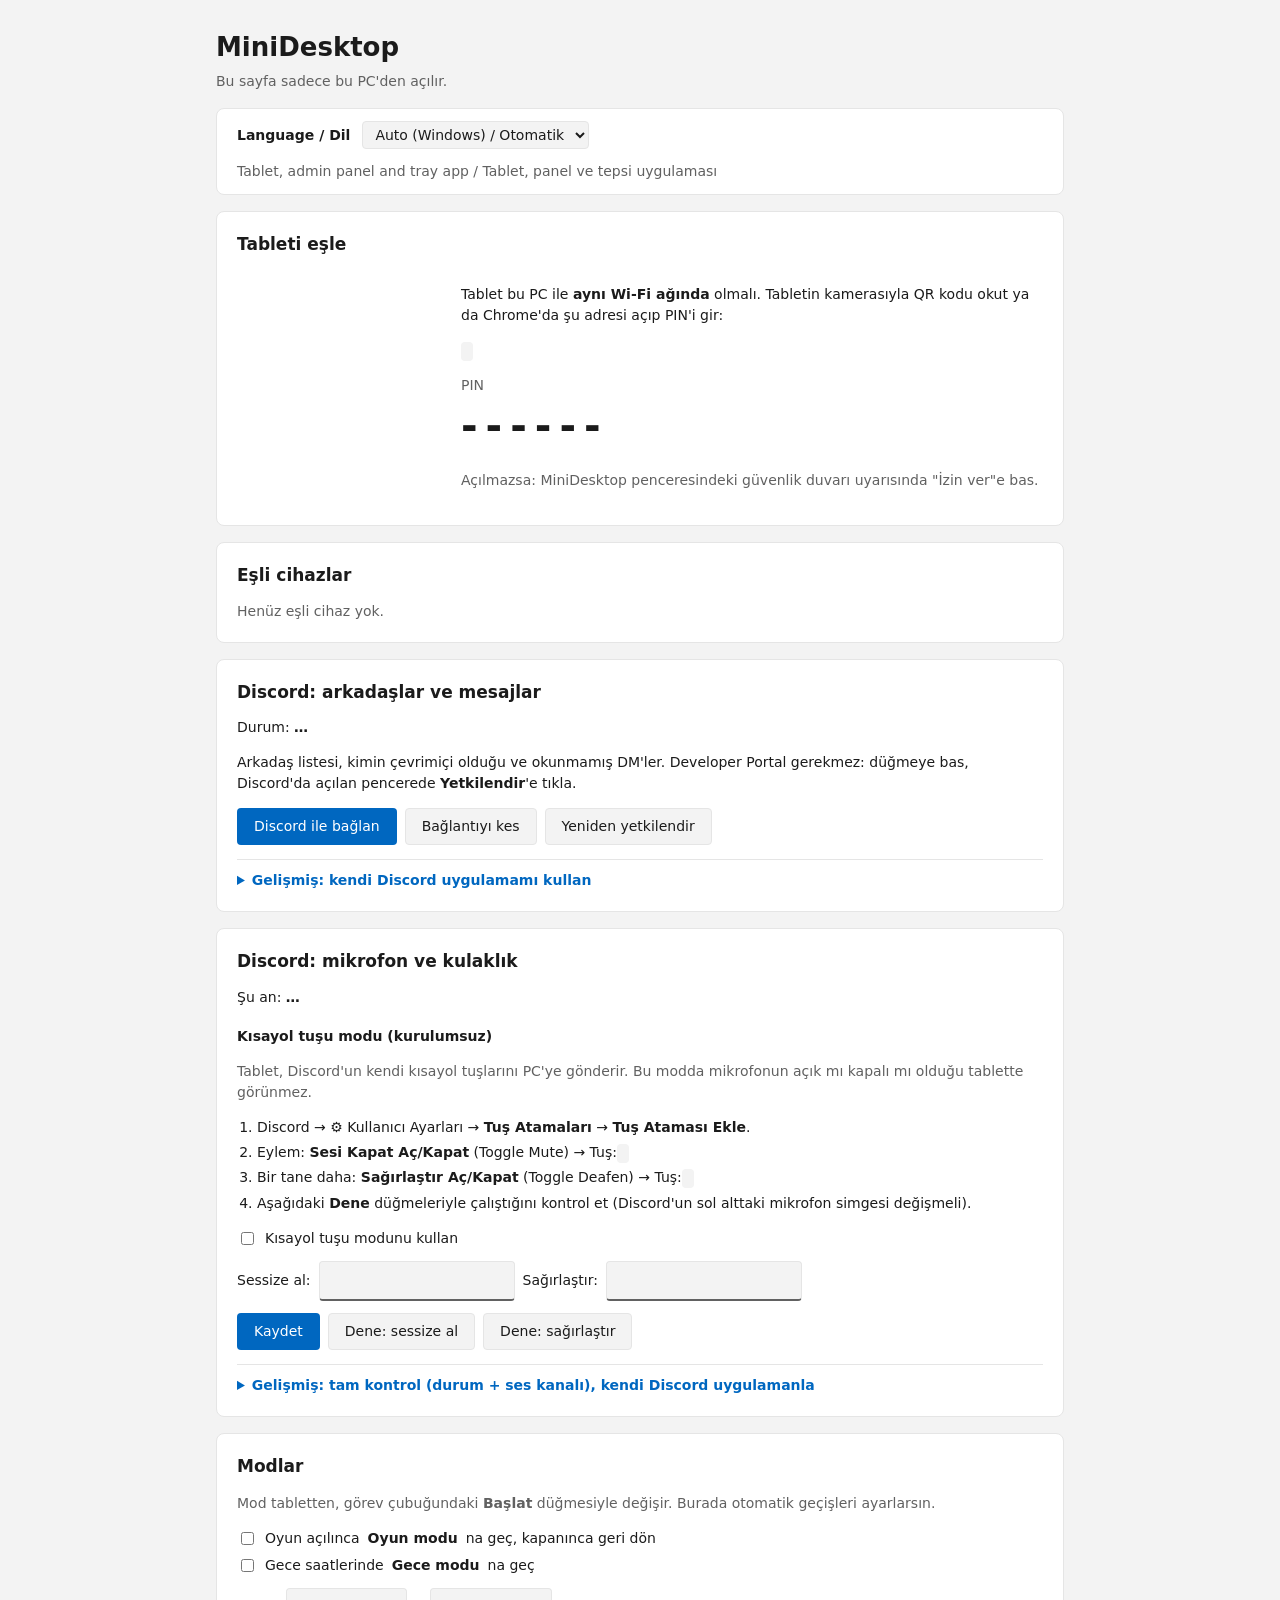
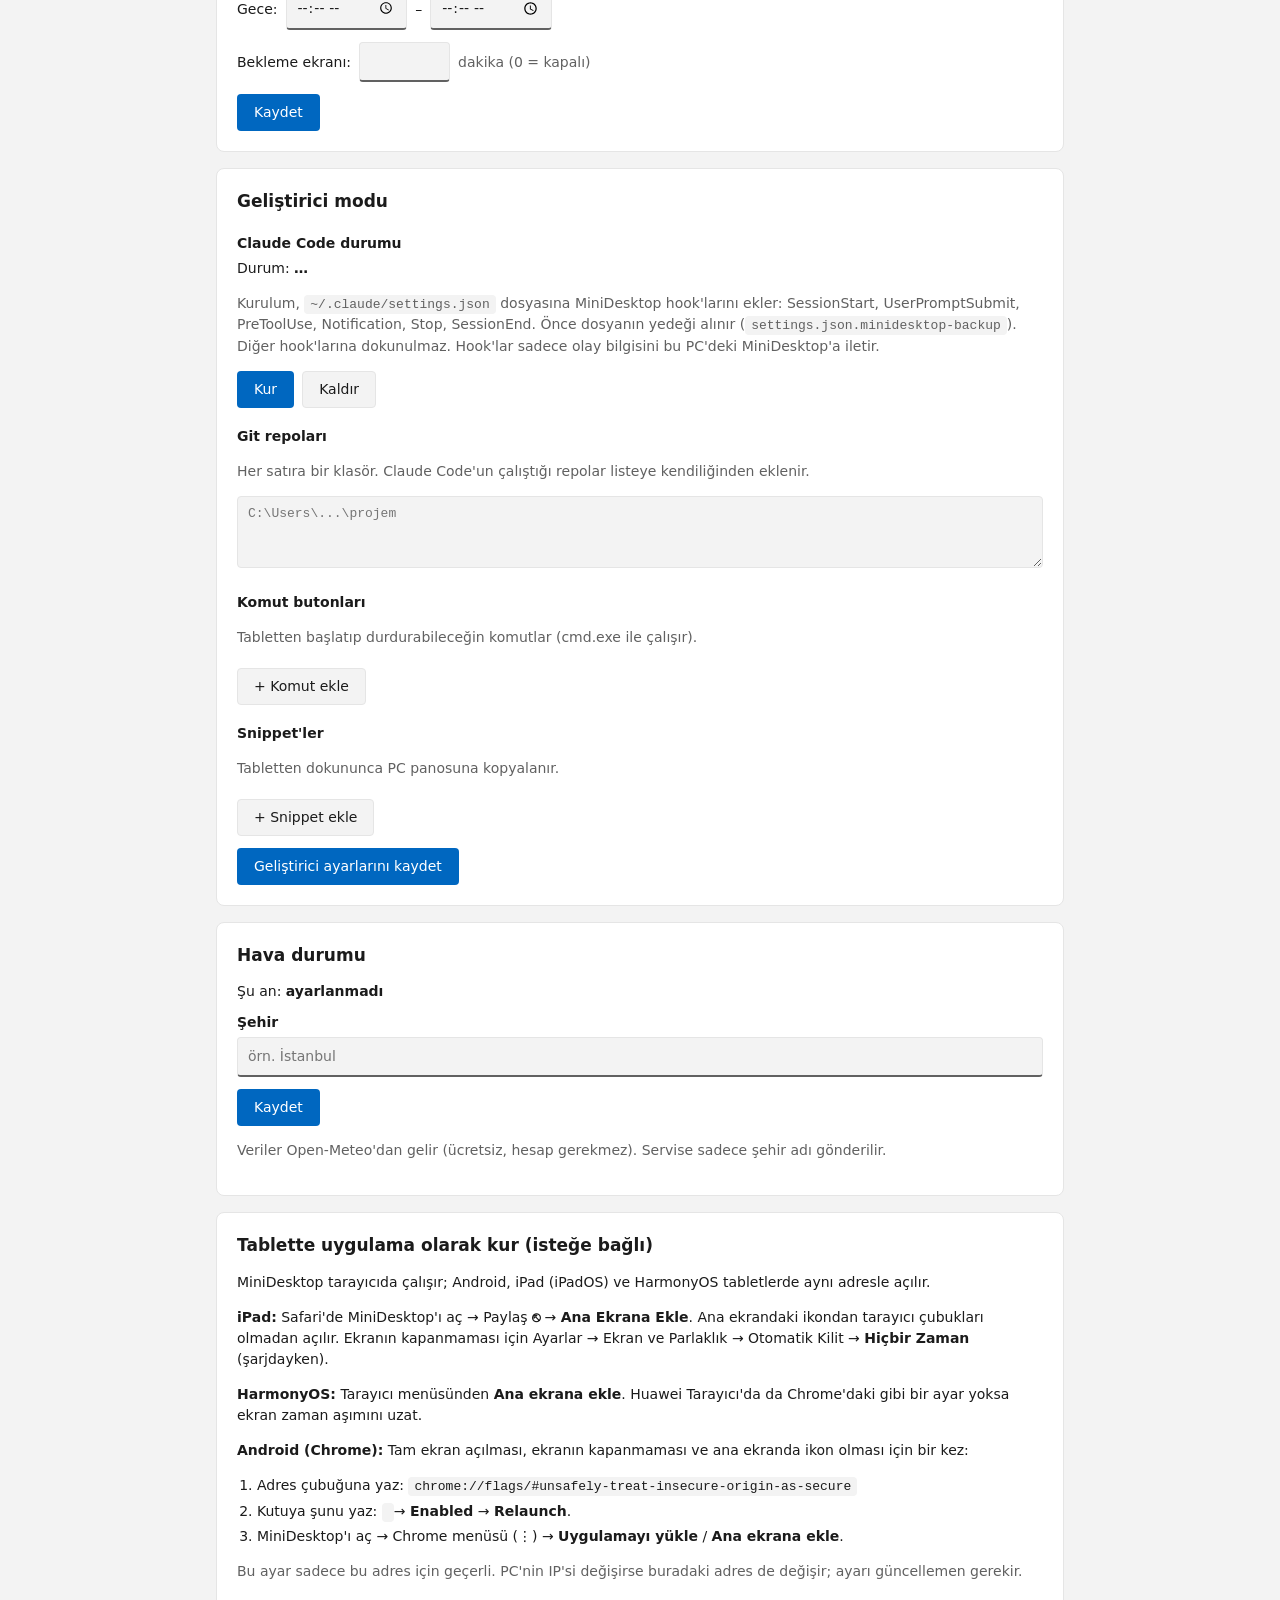
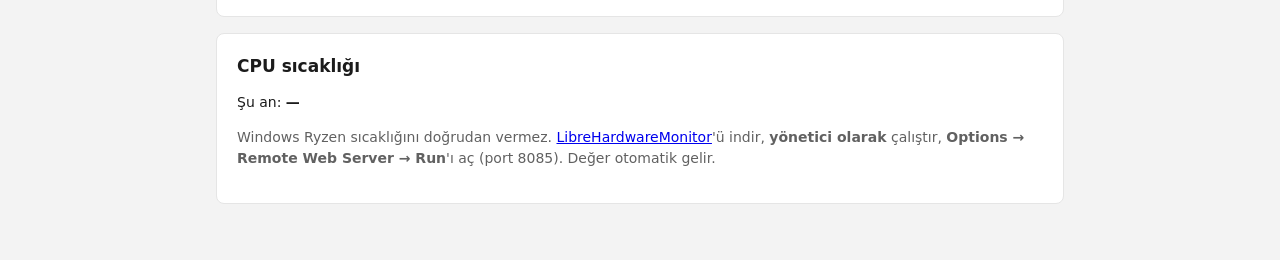
==== commit abd35db3: "v1.0.1: English UI with automatic language selection - English for the tablet app, admin panel, tray" ====
--- a/server/admin.html
+++ b/server/admin.html
@@ -40,6 +40,8 @@
   ol.wiz li { margin:8px 0 } ol.wiz li.dim { opacity:.45; pointer-events:none }
   ol.wiz input { margin-top:4px; max-width:420px }
   button.mini { padding:2px 8px; font-size:12px }
+  .langbar { display:flex; align-items:center; gap:12px; flex-wrap:wrap; padding:12px 20px }
+  .langbar label { margin:0 }
   .status { font-weight:600 } .ok { color:var(--ok) } .bad { color:var(--bad) }
   @media (max-width:600px){ .pair{ grid-template-columns:1fr } .qr{ max-width:220px } }
 </style>
@@ -47,6 +49,16 @@
 <body>
 <main>
   <div><h1>MiniDesktop</h1><div class="muted">Bu sayfa sadece bu PC'den açılır.</div></div>
+
+  <section class="card langbar">
+    <label for="lang-sel">Language / Dil</label>
+    <select id="lang-sel">
+      <option value="auto">Auto (Windows) / Otomatik</option>
+      <option value="en">English</option>
+      <option value="tr">Türkçe</option>
+    </select>
+    <span class="muted" id="lang-note">Tablet, admin panel and tray app / Tablet, panel ve tepsi uygulaması</span>
+  </section>
 
   <section class="card warn" id="ipwarn" hidden>
     <h2>PC'nin ağ adresi değişti</h2>
@@ -64,7 +76,7 @@
         <p id="addrrow" hidden><label for="addr" style="display:inline;margin:0">Ağ adaptörü: </label><select id="addr"></select></p>
         <div class="muted">PIN</div>
         <div class="pin" id="pin">------</div>
-        <p class="muted">Açılmazsa: Windows Güvenlik Duvarı izni sorduğunda "Özel ağlar"a izin ver ve Wi-Fi ağ profilini "Özel" yap.</p>
+        <p class="muted">Açılmazsa: MiniDesktop penceresindeki güvenlik duvarı uyarısında "İzin ver"e bas.</p>
       </div>
     </div>
   </section>
@@ -185,8 +197,145 @@
   </section>
 </main>
 <script>
+const LANG = document.documentElement.dataset.lang === "en" ? "en" : "tr";
+const LOCALE = LANG === "en" ? "en-GB" : "tr-TR";
+function t(s, vars) {
+  let r = LANG === "en" && Object.prototype.hasOwnProperty.call(EN, s) ? EN[s] : s;
+  if (vars) r = r.replace(/\{(\w+)\}/g, (m, k) => (k in vars ? vars[k] : m));
+  return r;
+}
+const EN_HTML = {
+  'Modem bu PC\'ye yeni bir adres verdi (<code id="oldip"></code> → <code id="newip"></code>). Tablet eski adrese bağlanmaya çalışıyor: aşağıdaki QR kodu tabletle <b>yeniden okut</b>. Tablette uygulama olarak kurduysan Chrome ayarındaki adresi de güncelle (en alttaki bölüm).':
+    'Your router gave this PC a new address (<code id="oldip"></code> → <code id="newip"></code>). The tablet is still trying the old one: <b>scan the QR code below again</b>. If you installed it as an app on the tablet, also update the address in the Chrome setting (last section).',
+  'Tablet bu PC ile <b>aynı Wi-Fi ağında</b> olmalı. Tabletin kamerasıyla QR kodu okut ya da Chrome\'da şu adresi açıp PIN\'i gir:':
+    'The tablet must be on the <b>same Wi-Fi network</b> as this PC. Scan the QR code with the tablet camera, or open this address in the browser and enter the PIN:',
+  'Arkadaş listesi, kimin çevrimiçi olduğu ve okunmamış DM\'ler. Developer Portal gerekmez: düğmeye bas, Discord\'da açılan pencerede <b>Yetkilendir</b>\'e tıkla.':
+    'Friends list, who is online and unread DMs. No Developer Portal needed: click the button, then <b>Authorize</b> in the window Discord opens.',
+  'Varsayılan olarak MiniDesktop\'un paylaşılan uygulaması kullanılır. Kendi uygulamanı kullanmak için: Developer Portal\'da uygulama aç → OAuth2\'de Redirects\'e <code>http://127.0.0.1/callback</code> ekle ve <b>Public Client</b>\'ı aç → <b>Social SDK → Getting Started</b> formunu gönder → Application ID\'yi buraya gir. Boş bırakıp kaydedersen paylaşılan uygulamaya döner.':
+    'MiniDesktop\'s shared application is used by default. To use your own: create an app in the Developer Portal → in OAuth2 add <code>http://127.0.0.1/callback</code> to Redirects and enable <b>Public Client</b> → submit the <b>Social SDK → Getting Started</b> form → enter the Application ID here. Saving it empty returns to the shared app.',
+  'Discord → ⚙ Kullanıcı Ayarları → <b>Tuş Atamaları</b> → <b>Tuş Ataması Ekle</b>.': 'Discord → ⚙ User Settings → <b>Keybinds</b> → <b>Add a Keybind</b>.',
+  'Eylem: <b>Sesi Kapat Aç/Kapat</b> (Toggle Mute) → Tuş: <code id="k-mute-l"></code>': 'Action: <b>Toggle Mute</b> → Keybind: <code id="k-mute-l"></code>',
+  'Bir tane daha: <b>Sağırlaştır Aç/Kapat</b> (Toggle Deafen) → Tuş: <code id="k-deaf-l"></code>': 'One more: <b>Toggle Deafen</b> → Keybind: <code id="k-deaf-l"></code>',
+  'Aşağıdaki <b>Dene</b> düğmeleriyle çalıştığını kontrol et (Discord\'un sol alttaki mikrofon simgesi değişmeli).': 'Check it with the <b>Test</b> buttons below (the microphone icon at the bottom left of Discord should change).',
+  '<a href="https://discord.com/developers/applications" target="_blank">Developer Portal</a>\'da <b>New Application</b> → bir ad ver (örn. "MiniDesktop") → oluştur.':
+    'In the <a href="https://discord.com/developers/applications" target="_blank">Developer Portal</a> click <b>New Application</b> → give it a name (e.g. "MiniDesktop") → create.',
+  'Açılan sayfadaki <b>Application ID</b>\'yi kopyalayıp buraya yapıştır:<br><input id="cid" autocomplete="off" inputmode="numeric" placeholder="Application ID">':
+    'Copy the <b>Application ID</b> on that page and paste it here:<br><input id="cid" autocomplete="off" inputmode="numeric" placeholder="Application ID">',
+  '<a id="wiz-oauth" target="_blank">Uygulamanın OAuth2 sayfasını aç</a> → <b>Redirects</b>\'e <code>http://localhost</code> ekle <button type="button" class="mini" data-copy="http://localhost">Kopyala</button> → <b>Save Changes</b>.':
+    '<a id="wiz-oauth" target="_blank">Open the app\'s OAuth2 page</a> → add <code>http://localhost</code> to <b>Redirects</b> <button type="button" class="mini" data-copy="http://localhost">Copy</button> → <b>Save Changes</b>.',
+  'Aynı sayfada <b>Reset Secret</b> → çıkan anahtarı kopyala ve yapıştır:<br><input id="csec" type="password" autocomplete="off" placeholder="Client Secret">':
+    'On the same page click <b>Reset Secret</b> → copy the secret and paste it:<br><input id="csec" type="password" autocomplete="off" placeholder="Client Secret">',
+  '<button class="primary" id="dconnect">Kaydet ve bağlan</button> → Discord\'da çıkan pencerede <b>Yetkilendir</b>.': '<button class="primary" id="dconnect">Save and connect</button> → click <b>Authorize</b> in the window Discord opens.',
+  'Mod tabletten, görev çubuğundaki <b>Başlat</b> düğmesiyle değişir. Burada otomatik geçişleri ayarlarsın.': 'The mode is switched on the tablet with the <b>Start</b> button in the taskbar. Set up automatic switching here.',
+  '<input type="checkbox" id="m-game"> Oyun açılınca <b>Oyun modu</b>na geç, kapanınca geri dön': '<input type="checkbox" id="m-game"> Switch to <b>Game mode</b> when a game starts, switch back when it closes',
+  '<input type="checkbox" id="m-night"> Gece saatlerinde <b>Gece modu</b>na geç': '<input type="checkbox" id="m-night"> Switch to <b>Night mode</b> during night hours',
+  '<input type="checkbox" id="k-enabled"> Kısayol tuşu modunu kullan': '<input type="checkbox" id="k-enabled"> Use keybind mode',
+  'Kurulum, <code>~/.claude/settings.json</code> dosyasına MiniDesktop hook\'larını ekler: SessionStart, UserPromptSubmit, PreToolUse, Notification, Stop, SessionEnd. Önce dosyanın yedeği alınır (<code>settings.json.minidesktop-backup</code>). Diğer hook\'larına dokunulmaz. Hook\'lar sadece olay bilgisini bu PC\'deki MiniDesktop\'a iletir.':
+    'Install adds MiniDesktop hooks to <code>~/.claude/settings.json</code>: SessionStart, UserPromptSubmit, PreToolUse, Notification, Stop, SessionEnd. A backup is made first (<code>settings.json.minidesktop-backup</code>). Your other hooks are not touched. The hooks only forward the event to MiniDesktop on this PC.',
+  'Her satıra bir klasör. Claude Code\'un çalıştığı repolar listeye kendiliğinden eklenir. <span id="gh-note"></span>': 'One folder per line. Repositories where Claude Code runs are added automatically. <span id="gh-note"></span>',
+  '<b>iPad:</b> Safari\'de MiniDesktop\'ı aç → Paylaş <b>⎋</b> → <b>Ana Ekrana Ekle</b>. Ana ekrandaki ikondan tarayıcı çubukları olmadan açılır. Ekranın kapanmaması için Ayarlar → Ekran ve Parlaklık → Otomatik Kilit → <b>Hiçbir Zaman</b> (şarjdayken).':
+    '<b>iPad:</b> open MiniDesktop in Safari → Share <b>⎋</b> → <b>Add to Home Screen</b>. It opens from the icon without browser bars. To keep the screen on: Settings → Display &amp; Brightness → Auto-Lock → <b>Never</b> (while charging).',
+  '<b>HarmonyOS:</b> Tarayıcı menüsünden <b>Ana ekrana ekle</b>. Huawei Tarayıcı\'da da Chrome\'daki gibi bir ayar yoksa ekran zaman aşımını uzat.': '<b>HarmonyOS:</b> browser menu → <b>Add to home screen</b>. If Huawei Browser has no setting like Chrome\'s, increase the screen timeout.',
+  '<b>Android (Chrome):</b> Tam ekran açılması, ekranın kapanmaması ve ana ekranda ikon olması için bir kez:': '<b>Android (Chrome):</b> for full screen, keeping the screen on and a home-screen icon, do this once:',
+  'Adres çubuğuna yaz: <code>chrome://flags/#unsafely-treat-insecure-origin-as-secure</code>': 'Type in the address bar: <code>chrome://flags/#unsafely-treat-insecure-origin-as-secure</code>',
+  'Kutuya şunu yaz: <code id="origin"></code> → <b>Enabled</b> → <b>Relaunch</b>.': 'Enter this in the box: <code id="origin"></code> → <b>Enabled</b> → <b>Relaunch</b>.',
+  'MiniDesktop\'ı aç → Chrome menüsü (⋮) → <b>Uygulamayı yükle</b> / <b>Ana ekrana ekle</b>.': 'Open MiniDesktop → Chrome menu (⋮) → <b>Install app</b> / <b>Add to Home screen</b>.',
+  'Windows Ryzen sıcaklığını doğrudan vermez. <a href="https://github.com/LibreHardwareMonitor/LibreHardwareMonitor/releases" target="_blank">LibreHardwareMonitor</a>\'ü indir, <b>yönetici olarak</b> çalıştır, <b>Options → Remote Web Server → Run</b>\'ı aç (port 8085). Değer otomatik gelir.':
+    'Windows does not expose CPU temperature directly. Download <a href="https://github.com/LibreHardwareMonitor/LibreHardwareMonitor/releases" target="_blank">LibreHardwareMonitor</a>, run it <b>as administrator</b> and enable <b>Options → Remote Web Server → Run</b> (port 8085). The value appears automatically.',
+};
+const EN = {
+  "MiniDesktop Yönetim": "MiniDesktop Admin",
+  "Bu sayfa sadece bu PC'den açılır.": "This page only opens on this PC.",
+  "PC'nin ağ adresi değişti": "The PC's network address changed",
+  "Bunun tekrar olmaması için modem arayüzünden bu PC'ye sabit IP ver (\"DHCP rezervasyonu\").": "To prevent this, give this PC a fixed IP in your router (\"DHCP reservation\").",
+  "Tableti eşle": "Pair a tablet",
+  "Ağ adaptörü:": "Network adapter:",
+  "Açılmazsa: MiniDesktop penceresindeki güvenlik duvarı uyarısında \"İzin ver\"e bas.": "If it does not open: click \"Allow\" on the firewall warning in the MiniDesktop window.",
+  "Eşli cihazlar": "Paired devices",
+  "Henüz eşli cihaz yok.": "No paired devices yet.",
+  "Discord: arkadaşlar ve mesajlar": "Discord: friends and messages",
+  "Durum:": "Status:",
+  "Discord ile bağlan": "Connect with Discord",
+  "Bağlantıyı kes": "Disconnect",
+  "Yeniden yetkilendir": "Re-authorize",
+  "Gelişmiş: kendi Discord uygulamamı kullan": "Advanced: use my own Discord application",
+  "Boş = paylaşılan uygulama": "Empty = shared application",
+  "Kaydet ve bağlan": "Save and connect",
+  "Discord: mikrofon ve kulaklık": "Discord: microphone and headphones",
+  "Şu an:": "Now:",
+  "Kısayol tuşu modu (kurulumsuz)": "Keybind mode (no setup)",
+  "Tablet, Discord'un kendi kısayol tuşlarını PC'ye gönderir. Bu modda mikrofonun açık mı kapalı mı olduğu tablette görünmez.": "The tablet sends Discord's own keybinds to the PC. In this mode the tablet cannot show whether your mic is muted.",
+  "Sessize al:": "Mute:",
+  "Sağırlaştır:": "Deafen:",
+  "Kaydet": "Save",
+  "Dene: sessize al": "Test: mute",
+  "Dene: sağırlaştır": "Test: deafen",
+  "Gelişmiş: tam kontrol (durum + ses kanalı), kendi Discord uygulamanla": "Advanced: full control (status + voice channel) with your own Discord application",
+  "Discord bu bağlantıya sadece uygulamanın sahibi için izin veriyor; bu yüzden herkesin kendi uygulamasını açması gerekir. Yaklaşık 3 dakika sürer:": "Discord only allows this connection for an application's owner, so everyone needs their own app. It takes about 3 minutes:",
+  "Yetkiyi sıfırla": "Reset authorization",
+  "Modlar": "Modes",
+  "Gece:": "Night:",
+  "Bekleme ekranı:": "Lock screen:",
+  "dakika (0 = kapalı)": "minutes (0 = off)",
+  "Geliştirici modu": "Developer mode",
+  "Claude Code durumu": "Claude Code status",
+  "Kur": "Install",
+  "Kaldır": "Remove",
+  "Git repoları": "Git repositories",
+  "Komut butonları": "Command buttons",
+  "Tabletten başlatıp durdurabileceğin komutlar (cmd.exe ile çalışır).": "Commands you can start and stop from the tablet (run with cmd.exe).",
+  "Snippet'ler": "Snippets",
+  "Tabletten dokununca PC panosuna kopyalanır.": "Tap on the tablet to copy to the PC clipboard.",
+  "+ Komut ekle": "+ Add command",
+  "+ Snippet ekle": "+ Add snippet",
+  "Geliştirici ayarlarını kaydet": "Save developer settings",
+  "Hava durumu": "Weather",
+  "ayarlanmadı": "not set",
+  "Şehir": "City",
+  "örn. İstanbul": "e.g. London",
+  "Veriler Open-Meteo'dan gelir (ücretsiz, hesap gerekmez). Servise sadece şehir adı gönderilir.": "Data comes from Open-Meteo (free, no account). Only the city name is sent.",
+  "Tablette uygulama olarak kur (isteğe bağlı)": "Install as an app on the tablet (optional)",
+  "MiniDesktop tarayıcıda çalışır; Android, iPad (iPadOS) ve HarmonyOS tabletlerde aynı adresle açılır.": "MiniDesktop runs in the browser and opens with the same address on Android, iPad (iPadOS) and HarmonyOS tablets.",
+  "Bu ayar sadece bu adres için geçerli. PC'nin IP'si değişirse buradaki adres de değişir; ayarı güncellemen gerekir.": "This setting only applies to this address. If the PC's IP changes, update the setting.",
+  "CPU sıcaklığı": "CPU temperature",
+  // dinamik
+  "Ayarlanmadı": "Not set", "Discord açık değil": "Discord is not running", "Bağlanıyor…": "Connecting…",
+  "Discord'daki izin penceresini onayla": "Approve the permission window in Discord", "Bağlı": "Connected", "Hata": "Error",
+  "Bağlı değil": "Not connected", "Bu kurulumda köprü yok": "No bridge in this installation", "Başlıyor…": "Starting…",
+  "Bağlantı koptu": "Disconnected", "Durdu": "Stopped",
+  " (sanal)": " (virtual)",
+  "Son görülme: {x}": "Last seen: {x}", "Eşlenme: {x}": "Paired: {x}",
+  "Tam kontrol": "Full control", "Kısayol tuşu modu ({a} / {b})": "Keybind mode ({a} / {b})", "Kapalı": "Off",
+  "Kurulu — {n} aktif oturum": "Installed — {n} active session(s)", "Kurulu değil": "Not installed", "Yeniden kur": "Reinstall",
+  "GitHub CLI (gh) bulundu: PR'lar ve CI durumu da gösterilir.": "GitHub CLI (gh) found: PRs and CI status are shown too.",
+  "GitHub CLI (gh) bulunamadı: sadece yerel git bilgisi gösterilir.": "GitHub CLI (gh) not found: only local git info is shown.",
+  "{name}, {n} arkadaş": "{name}, {n} friends",
+  "okunamıyor": "unavailable",
+  "Kopyala": "Copy", "Kopyalandı ✓": "Copied ✓", "Kaydedildi ✓": "Saved ✓",
+  "Gönderildi: Discord'da mikrofon simgesine bak": "Sent: check the microphone icon in Discord",
+  "Gönderildi: Discord'da kulaklık simgesine bak": "Sent: check the headphones icon in Discord",
+  "Ad (örn. Dev server)": "Name (e.g. Dev server)", "Komut (örn. npm run dev)": "Command (e.g. npm run dev)",
+  "Klasör (isteğe bağlı)": "Folder (optional)", "Ad": "Name", "Metin": "Text",
+  "yükleniyor…": "loading…",
+};
+function applyLang() {
+  document.title = t(document.title);
+  if (LANG !== "en") return;
+  for (const el of document.querySelectorAll("[placeholder]")) { const v = el.getAttribute("placeholder"); if (EN[v]) el.setAttribute("placeholder", EN[v]); }
+  const done = [];
+  for (const el of document.querySelectorAll("main *")) {
+    const h = el.innerHTML.trim().replace(/\s+/g, " ");
+    if (EN_HTML[h]) { el.innerHTML = EN_HTML[h]; done.push(el); }
+  }
+  const w = document.createTreeWalker(document.querySelector("main"), NodeFilter.SHOW_TEXT);
+  for (let n = w.nextNode(); n; n = w.nextNode()) {
+    const s = n.nodeValue.trim();
+    if (s && EN[s] && !done.some((d) => d.contains(n))) n.nodeValue = n.nodeValue.replace(s, EN[s]);
+  }
+}
+applyLang();
 const $ = (s) => document.querySelector(s);
-const STATUS = { not_configured:["Ayarlanmadı",""], disconnected:["Discord açık değil","bad"], connecting:["Bağlanıyor…",""], authorizing:["Discord'daki izin penceresini onayla","bad"], ready:["Bağlı","ok"], error:["Hata","bad"] };
+const STATUS = { not_configured:[t("Ayarlanmadı"),""], disconnected:[t("Discord açık değil"),"bad"], connecting:[t("Bağlanıyor…"),""], authorizing:[t("Discord'daki izin penceresini onayla"),"bad"], ready:[t("Bağlı"),"ok"], error:[t("Hata"),"bad"] };
 async function api(path, body) {
   const r = await fetch(path, body ? { method:"POST", headers:{ "Content-Type":"application/json" }, body:JSON.stringify(body) } : {});
   const j = await r.json().catch(() => ({}));
@@ -198,6 +347,9 @@
 const params = new URLSearchParams(location.search);
 async function load() {
   const d = await api("/api/admin/info" + (chosenIp ? "?ip=" + encodeURIComponent(chosenIp) : ""));
+  if (!langLoaded) { langLoaded = true; $("#lang-sel").value = d.lang_setting || "auto"; }
+  if (d.lang && d.lang !== LANG && !sessionStorage.getItem("md_lang_reload")) { sessionStorage.setItem("md_lang_reload", "1"); location.reload(); return; }
+  sessionStorage.removeItem("md_lang_reload");
   if (d.url !== shownUrl) { $("#qr").innerHTML = d.qr; shownUrl = d.url; }
   $("#url").textContent = d.base + "/";
   $("#origin").textContent = d.base;
@@ -210,7 +362,7 @@
     sel.replaceChildren(...d.addresses.map((a) => {
       const o = document.createElement("option");
       o.value = a.ip;
-      o.textContent = `${a.ip} — ${a.iface}${a.virtual ? " (sanal)" : ""}`;
+      o.textContent = `${a.ip} — ${a.iface}${a.virtual ? t(" (sanal)") : ""}`;
       return o;
     }));
   }
@@ -220,14 +372,14 @@
   $("#pin").textContent = d.pin;
   const devs = $("#devices");
   devs.replaceChildren();
-  if (!d.devices.length) devs.textContent = "Henüz eşli cihaz yok.";
+  if (!d.devices.length) devs.textContent = t("Henüz eşli cihaz yok.");
   for (const dev of d.devices) {
     const row = document.createElement("div"); row.className = "dev";
     const info = document.createElement("div");
     info.innerHTML = `<b></b><div class="muted"></div>`;
     info.querySelector("b").textContent = dev.name;
-    info.querySelector(".muted").textContent = dev.last_seen ? "Son görülme: " + new Date(dev.last_seen * 1000).toLocaleTimeString("tr-TR") : "Eşlenme: " + new Date(dev.created * 1000).toLocaleDateString("tr-TR");
-    const b = document.createElement("button"); b.textContent = "Kaldır";
+    info.querySelector(".muted").textContent = dev.last_seen ? t("Son görülme: {x}", { x: new Date(dev.last_seen * 1000).toLocaleTimeString(LOCALE) }) : t("Eşlenme: {x}", { x: new Date(dev.created * 1000).toLocaleDateString(LOCALE) });
+    const b = document.createElement("button"); b.textContent = t("Kaldır");
     b.onclick = async () => { await api("/api/admin/revoke", { id: dev.id }); load(); };
     row.append(info, b); devs.append(row);
   }
@@ -242,9 +394,9 @@
   $("#k-mute-l").textContent = k.mute; $("#k-deaf-l").textContent = k.deaf;
   if (!keysLoaded) { keysLoaded = true; $("#k-enabled").checked = k.enabled; $("#k-mute").value = k.mute_raw; $("#k-deaf").value = k.deaf_raw; }
   const dm = $("#dmode");
-  if (d.discord.control === "rpc") { dm.textContent = "Tam kontrol" + (d.discord.user ? " — " + d.discord.user.name : ""); dm.className = "status ok"; }
-  else if (d.discord.control === "keys") { dm.textContent = "Kısayol tuşu modu (" + k.mute + " / " + k.deaf + ")"; dm.className = "status ok"; }
-  else { dm.textContent = "Kapalı"; dm.className = "status"; }
+  if (d.discord.control === "rpc") { dm.textContent = t("Tam kontrol") + (d.discord.user ? " — " + d.discord.user.name : ""); dm.className = "status ok"; }
+  else if (d.discord.control === "keys") { dm.textContent = t("Kısayol tuşu modu ({a} / {b})", { a: k.mute, b: k.deaf }); dm.className = "status ok"; }
+  else { dm.textContent = t("Kapalı"); dm.className = "status"; }
   // Modlar (sadece ilk yüklemede doldur; kullanıcı düzenlerken üzerine yazma)
   if (!modesLoaded) {
     modesLoaded = true;
@@ -255,24 +407,24 @@
     $("#m-idle").value = d.modes.idle_min;
   }
   // Claude Code
-  $("#cl-status").textContent = d.claude.installed ? `Kurulu — ${d.claude.sessions} aktif oturum` : "Kurulu değil";
+  $("#cl-status").textContent = d.claude.installed ? t("Kurulu — {n} aktif oturum", { n: d.claude.sessions }) : t("Kurulu değil");
   $("#cl-status").className = "status " + (d.claude.installed ? "ok" : "");
-  $("#cl-install").textContent = d.claude.installed ? "Yeniden kur" : "Kur";
-  $("#gh-note").textContent = d.gh ? "GitHub CLI (gh) bulundu: PR'lar ve CI durumu da gösterilir." : "GitHub CLI (gh) bulunamadı: sadece yerel git bilgisi gösterilir.";
+  $("#cl-install").textContent = d.claude.installed ? t("Yeniden kur") : t("Kur");
+  $("#gh-note").textContent = d.gh ? t("GitHub CLI (gh) bulundu: PR'lar ve CI durumu da gösterilir.") : t("GitHub CLI (gh) bulunamadı: sadece yerel git bilgisi gösterilir.");
   if (!devLoaded) { devLoaded = true; fillDev(d.devcfg); }
   const w = d.weather;
-  $("#wnow").textContent = w.label ? `${w.label}${w.temp != null ? ` — ${Math.round(w.temp)}°C, ${w.desc}` : ""}` : "ayarlanmadı";
+  $("#wnow").textContent = w.label ? `${w.label}${w.temp != null ? ` — ${Math.round(w.temp)}°C, ${w.desc}` : ""}` : t("ayarlanmadı");
   $("#werror").textContent = w.error || "";
   const s = d.social;
-  const SST = { not_configured:["Bağlı değil",""], no_bridge:["Bu kurulumda köprü yok","bad"], starting:["Başlıyor…",""], authorizing:["Discord'daki izin penceresini onayla","bad"], connecting:["Bağlanıyor…",""], ready:["Bağlı","ok"], disconnected:["Bağlantı koptu","bad"], stopped:["Durdu",""], error:["Hata","bad"] };
+  const SST = { not_configured:[t("Bağlı değil"),""], no_bridge:[t("Bu kurulumda köprü yok"),"bad"], starting:[t("Başlıyor…"),""], authorizing:[t("Discord'daki izin penceresini onayla"),"bad"], connecting:[t("Bağlanıyor…"),""], ready:[t("Bağlı"),"ok"], disconnected:[t("Bağlantı koptu"),"bad"], stopped:[t("Durdu"),""], error:[t("Hata"),"bad"] };
   const [sl, sc] = SST[s.status] || [s.status, ""];
-  $("#sstatus").textContent = sl + (s.status === "ready" && s.me ? ` — ${s.me.name}, ${s.friends} arkadaş` : "");
+  $("#sstatus").textContent = sl + (s.status === "ready" && s.me ? " — " + t("{name}, {n} arkadaş", { name: s.me.name, n: s.friends }) : "");
   $("#sstatus").className = "status " + sc;
   $("#serror").textContent = s.error || "";
   $("#s-connect").hidden = s.enabled;
   $("#s-disconnect").hidden = $("#sreauth").hidden = !s.enabled;
   if (s.custom_app && !sappLoaded) { sappLoaded = true; $("#sappid").value = s.app_id; }
-  $("#ctemp").textContent = d.cpu_temp != null ? d.cpu_temp.toFixed(0) + " °C" : "okunamıyor";
+  $("#ctemp").textContent = d.cpu_temp != null ? d.cpu_temp.toFixed(0) + " °C" : t("okunamıyor");
 }
 let modesLoaded = false, devLoaded = false, keysLoaded = false, rpcOpened = false, sappLoaded = false;
 function wizUpdate() {
@@ -283,21 +435,21 @@
 }
 $("#cid").oninput = wizUpdate;
 for (const b of document.querySelectorAll("button[data-copy]")) {
-  b.onclick = async () => { try { await navigator.clipboard.writeText(b.dataset.copy); b.textContent = "Kopyalandı ✓"; setTimeout(() => (b.textContent = "Kopyala"), 1500); } catch {} };
+  b.onclick = async () => { try { await navigator.clipboard.writeText(b.dataset.copy); b.textContent = t("Kopyalandı ✓"); setTimeout(() => (b.textContent = t("Kopyala")), 1500); } catch {} };
 }
 $("#s-connect").onclick = async () => { try { await api("/api/admin/social/connect", {}); load(); } catch (err) { $("#serror").textContent = err.message; } };
 $("#s-disconnect").onclick = async () => { await api("/api/admin/social/disconnect", {}); load(); };
-const keyMsg = (t, ok = true) => { $("#k-msg").className = ok ? "ok" : "bad"; $("#k-msg").textContent = t; setTimeout(() => ($("#k-msg").textContent = ""), 3000); };
+const keyMsg = (msg, ok = true) => { $("#k-msg").className = ok ? "ok" : "bad"; $("#k-msg").textContent = msg; setTimeout(() => ($("#k-msg").textContent = ""), 3000); };
 $("#k-save").onclick = async () => {
-  try { await api("/api/admin/discord/keys", { enabled: $("#k-enabled").checked, mute: $("#k-mute").value, deaf: $("#k-deaf").value }); keysLoaded = false; keyMsg("Kaydedildi ✓"); load(); }
+  try { await api("/api/admin/discord/keys", { enabled: $("#k-enabled").checked, mute: $("#k-mute").value, deaf: $("#k-deaf").value }); keysLoaded = false; keyMsg(t("Kaydedildi ✓")); load(); }
   catch (err) { keyMsg(err.message, false); }
 };
-$("#k-test-mute").onclick = async () => { await api("/api/admin/discord/keys", { test: "mute" }); keyMsg("Gönderildi: Discord'da mikrofon simgesine bak"); };
-$("#k-test-deaf").onclick = async () => { await api("/api/admin/discord/keys", { test: "deaf" }); keyMsg("Gönderildi: Discord'da kulaklık simgesine bak"); };
+$("#k-test-mute").onclick = async () => { await api("/api/admin/discord/keys", { test: "mute" }); keyMsg(t("Gönderildi: Discord'da mikrofon simgesine bak")); };
+$("#k-test-deaf").onclick = async () => { await api("/api/admin/discord/keys", { test: "deaf" }); keyMsg(t("Gönderildi: Discord'da kulaklık simgesine bak")); };
 $("#m-save").onclick = async () => {
   try {
     await api("/api/admin/modes", { auto_game: $("#m-game").checked, auto_night: $("#m-night").checked, night_from: $("#m-from").value, night_to: $("#m-to").value, idle_min: Number($("#m-idle").value || 0) });
-    $("#m-msg").textContent = "Kaydedildi ✓";
+    $("#m-msg").textContent = t("Kaydedildi ✓");
   } catch (err) { $("#m-msg").textContent = err.message; }
 };
 $("#cl-install").onclick = async () => { await api("/api/admin/claude", { action: "install" }); load(); };
@@ -313,13 +465,13 @@
 function addCmdRow(c = {}) {
   const r = document.createElement("div"); r.className = "r"; r.dataset.id = c.id || "";
   const del = document.createElement("button"); del.type = "button"; del.textContent = "✕"; del.onclick = () => r.remove();
-  r.append(rowInput(c.name, "Ad (örn. Dev server)"), rowInput(c.cmd, "Komut (örn. npm run dev)"), rowInput(c.cwd, "Klasör (isteğe bağlı)"), del);
+  r.append(rowInput(c.name, t("Ad (örn. Dev server)")), rowInput(c.cmd, t("Komut (örn. npm run dev)")), rowInput(c.cwd, t("Klasör (isteğe bağlı)")), del);
   $("#dv-cmds").append(r);
 }
 function addSnipRow(s = {}) {
   const r = document.createElement("div"); r.className = "r snip"; r.dataset.id = s.id || "";
   const del = document.createElement("button"); del.type = "button"; del.textContent = "✕"; del.onclick = () => r.remove();
-  r.append(rowInput(s.name, "Ad"), rowInput(s.text, "Metin", true), del);
+  r.append(rowInput(s.name, t("Ad")), rowInput(s.text, t("Metin"), true), del);
   $("#dv-snips").append(r);
 }
 function fillDev(cfg) {
@@ -340,13 +492,13 @@
   try {
     const res = await api("/api/admin/devconfig", body);
     fillDev(res.devcfg);
-    $("#dv-msg").className = "ok"; $("#dv-msg").textContent = "Kaydedildi ✓";
+    $("#dv-msg").className = "ok"; $("#dv-msg").textContent = t("Kaydedildi ✓");
   } catch (err) { $("#dv-msg").className = "bad"; $("#dv-msg").textContent = err.message; }
 };
 $("#wform").onsubmit =async (e) => {
   e.preventDefault();
   $("#werror").textContent = "";
-  try { const r = await api("/api/admin/weather", { city: $("#wcity").value }); $("#wcity").value = ""; $("#wnow").textContent = r.label + " — yükleniyor…"; }
+  try { const r = await api("/api/admin/weather", { city: $("#wcity").value }); $("#wcity").value = ""; $("#wnow").textContent = r.label + " — " + t("yükleniyor…"); }
   catch (err) { $("#werror").textContent = err.message; }
 };
 $("#addr").onchange =(e) => { chosenIp = e.target.value; load(); };
@@ -361,6 +513,8 @@
 };
 $("#sreauth").onclick = async () => { await api("/api/admin/social/reauth", {}); load(); };
 $("#dreset").onclick =async () => { await api("/api/admin/discord/reset", {}); load(); };
+let langLoaded = false;
+$("#lang-sel").onchange = async (e) => { await api("/api/admin/lang", { lang: e.target.value }); location.reload(); };
 load(); setInterval(load, 2500);
 </script>
 </body>
